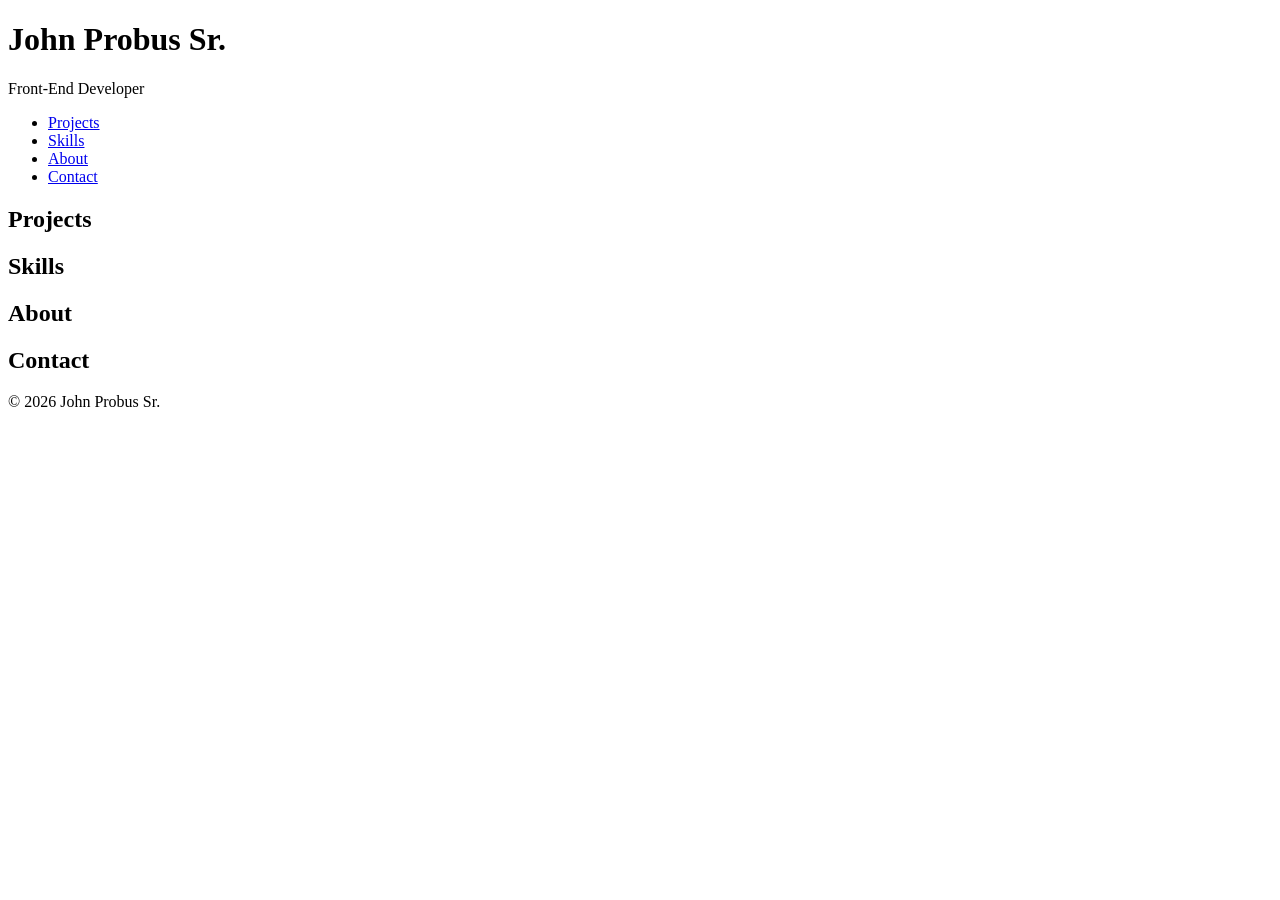
==== index.html @ 2149aa72 "Complete semantic HTML and structure for portfolio" ====
<!doctype html>
<html lang="en">
  <head>
    <meta charset="UTF-8" />
    <meta name="viewport" content="width=device-width, initial-scale=1.0" />
    <title>John Probus Sr. | Front-End Developer</title>
  </head>
  <body>
    <!-- Portfolio Content -->

    <!-- Header -->
    <header>
      <h1>John Probus Sr.</h1>
      <p>Front-End Developer</p>

      <nav aria-label="Primary">
        <ul>
          <li><a href="#projects">Projects</a></li>
          <li><a href="#skills">Skills</a></li>
          <li><a href="#about">About</a></li>
          <li><a href="#contact">Contact</a></li>
        </ul>
      </nav>
    </header>

    <!-- Main Content -->
    <main>
      <section id="projects">
        <h2>Projects</h2>
      </section>

      <section id="skills">
        <h2>Skills</h2>
      </section>

      <section id="about">
        <h2>About</h2>
      </section>

      <section id="contact">
        <h2>Contact</h2>
      </section>
    </main>

    <!-- Footer -->
    <footer>
      <p>&copy; 2026 John Probus Sr.</p>
    </footer>
  </body>
</html>
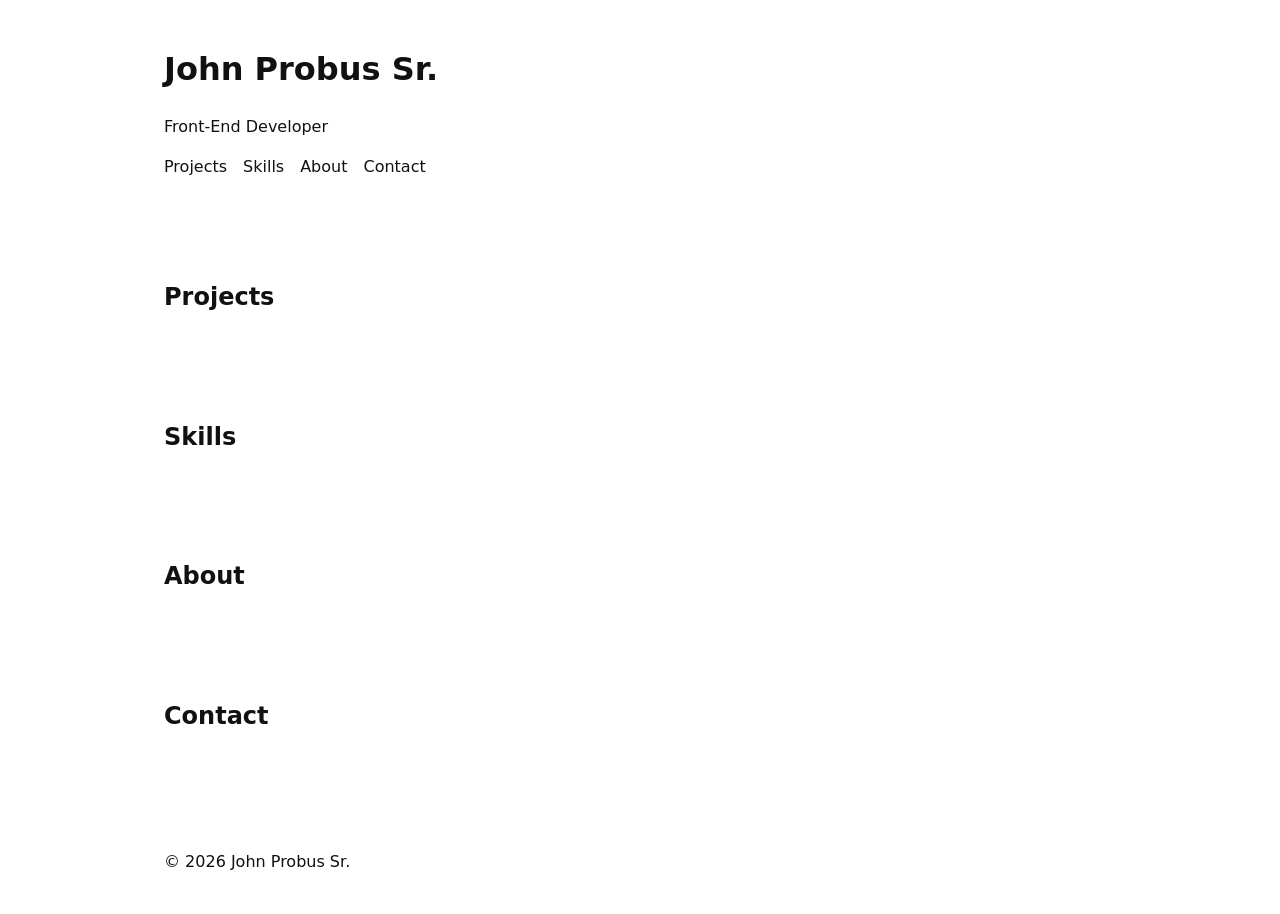
==== commit d030b255: "Add page wrapper and constrain layout width" ====
--- a/index.html
+++ b/index.html
@@ -4,47 +4,44 @@
     <meta charset="UTF-8" />
     <meta name="viewport" content="width=device-width, initial-scale=1.0" />
     <title>John Probus Sr. | Front-End Developer</title>
+    <link rel="stylesheet" href="./style.css" />
   </head>
   <body>
     <!-- Portfolio Content -->
 
-    <!-- Header -->
-    <header>
-      <h1>John Probus Sr.</h1>
-      <p>Front-End Developer</p>
-
-      <nav aria-label="Primary">
-        <ul>
-          <li><a href="#projects">Projects</a></li>
-          <li><a href="#skills">Skills</a></li>
-          <li><a href="#about">About</a></li>
-          <li><a href="#contact">Contact</a></li>
-        </ul>
-      </nav>
-    </header>
-
-    <!-- Main Content -->
-    <main>
-      <section id="projects">
-        <h2>Projects</h2>
-      </section>
-
-      <section id="skills">
-        <h2>Skills</h2>
-      </section>
-
-      <section id="about">
-        <h2>About</h2>
-      </section>
-
-      <section id="contact">
-        <h2>Contact</h2>
-      </section>
-    </main>
-
-    <!-- Footer -->
-    <footer>
-      <p>&copy; 2026 John Probus Sr.</p>
-    </footer>
+    <div class="page">
+      <!-- Header -->
+      <header>
+        <h1>John Probus Sr.</h1>
+        <p>Front-End Developer</p>
+        <nav aria-label="Primary">
+          <ul>
+            <li><a href="#projects">Projects</a></li>
+            <li><a href="#skills">Skills</a></li>
+            <li><a href="#about">About</a></li>
+            <li><a href="#contact">Contact</a></li>
+          </ul>
+        </nav>
+      </header>
+      <!-- Main Content -->
+      <main>
+        <section id="projects">
+          <h2>Projects</h2>
+        </section>
+        <section id="skills">
+          <h2>Skills</h2>
+        </section>
+        <section id="about">
+          <h2>About</h2>
+        </section>
+        <section id="contact">
+          <h2>Contact</h2>
+        </section>
+      </main>
+      <!-- Footer -->
+      <footer>
+        <p>&copy; 2026 John Probus Sr.</p>
+      </footer>
+    </div>
   </body>
 </html>
--- a/style.css
+++ b/style.css
@@ -0,0 +1,44 @@
+*,
+*::before,
+*::after {
+  box-sizing: border-box;
+}
+
+body {
+  margin: 0;
+  font-family: system-ui, -apple-system, BlinkMacSystemFont, 'Segoe UI', Roboto, Oxygen, Ubuntu, Cantarell, 'Open Sans', 'Helvetica Neue', sans-serif;
+  line-height: 1.5;
+  color: #111;
+  background-color: #fff;
+}
+
+main {
+    display: block;
+}
+
+header, main, footer {
+    padding: 24px;
+}
+
+nav ul {
+    list-style: none;
+    padding: 0;
+    margin: 16px 0 0;
+    display: flex;
+    gap: 16px;
+    flex-wrap: wrap;
+}
+
+nav a {
+    text-decoration: none;
+    color: inherit;
+}
+
+section {
+    padding: 32px 0;
+}
+
+.page {
+    max-width: 1000px;
+    margin: 0 auto;
+}
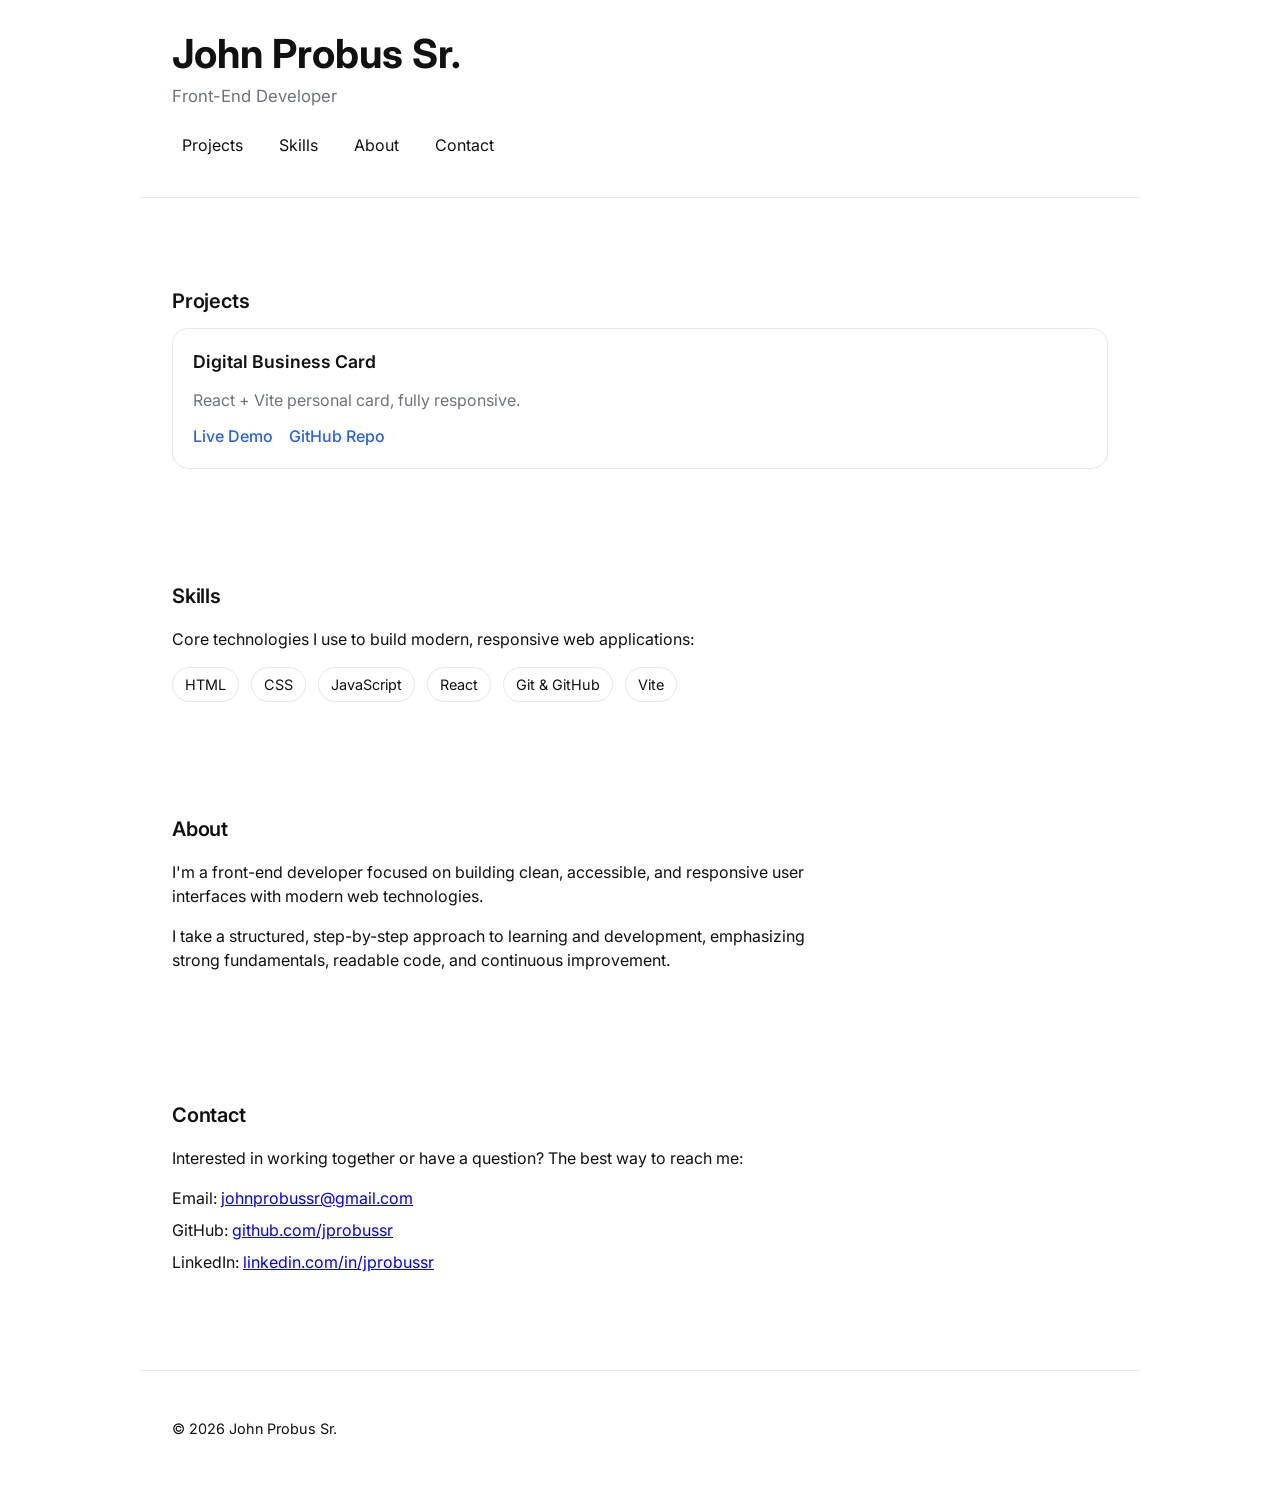
==== commit d75f2a86: "Work on layout, typography, and project card styling" ====
--- a/index.html
+++ b/index.html
@@ -4,6 +4,12 @@
     <meta charset="UTF-8" />
     <meta name="viewport" content="width=device-width, initial-scale=1.0" />
     <title>John Probus Sr. | Front-End Developer</title>
+    <link rel="preconnect" href="https://fonts.googleapis.com" />
+    <link rel="preconnect" href="https://fonts.gstatic.com" crossorigin />
+    <link
+      href="https://fonts.googleapis.com/css2?family=Inter:ital,opsz,wght@0,14..32,100..900;1,14..32,100..900&display=swap"
+      rel="stylesheet"
+    />
     <link rel="stylesheet" href="./style.css" />
   </head>
   <body>
@@ -27,15 +33,85 @@
       <main>
         <section id="projects">
           <h2>Projects</h2>
+
+          <article>
+            <h3>Digital Business Card</h3>
+            <p>React + Vite personal card, fully responsive.</p>
+            <p>
+              <a href="#">Live Demo</a>
+              <a
+                href="https://github.com/jprobussr/digital-business-card"
+                target="_blank"
+                >GitHub Repo</a
+              >
+            </p>
+          </article>
         </section>
         <section id="skills">
           <h2>Skills</h2>
+
+          <p>
+            Core technologies I use to build modern, responsive web
+            applications:
+          </p>
+
+          <ul>
+            <li>HTML</li>
+            <li>CSS</li>
+            <li>JavaScript</li>
+            <li>React</li>
+            <li>Git &amp; GitHub</li>
+            <li>Vite</li>
+          </ul>
         </section>
         <section id="about">
           <h2>About</h2>
+
+          <p>
+            I'm a front-end developer focused on building clean, accessible, and
+            responsive user interfaces with modern web technologies.
+          </p>
+
+          <p>
+            I take a structured, step-by-step approach to learning and
+            development, emphasizing strong fundamentals, readable code, and
+            continuous improvement.
+          </p>
         </section>
         <section id="contact">
           <h2>Contact</h2>
+
+          <p>
+            Interested in working together or have a question? The best way to
+            reach me:
+          </p>
+
+          <ul>
+            <li>
+              Email:
+              <a href="mailto:johnprobussr@gmail.com">johnprobussr@gmail.com</a>
+            </li>
+            <li>
+              GitHub:
+              <a
+                href="https://github.com/jprobussr"
+                target="_blank"
+                rel="noopener noreferrer"
+              >
+                github.com/jprobussr
+              </a>
+            </li>
+            <li>
+              LinkedIn:
+              <a
+                href="https://www.linkedin.com/in/jprobussr/"
+                target="_blank"
+                rel="noopener noreferrer"
+              >
+                linkedin.com/in/jprobussr
+              </a>
+            </li>
+          </ul>
         </section>
       </main>
       <!-- Footer -->
--- a/style.css
+++ b/style.css
@@ -4,41 +4,177 @@
   box-sizing: border-box;
 }
 
+:root {
+  --bg: #ffffff;
+  --text: #111111;
+  --muted: #6b7280;
+  --border: #e5e7eb;
+  --accent: #2563eb;
+  --accent-hover: #1d4ed8;
+}
+
 body {
   margin: 0;
-  font-family: system-ui, -apple-system, BlinkMacSystemFont, 'Segoe UI', Roboto, Oxygen, Ubuntu, Cantarell, 'Open Sans', 'Helvetica Neue', sans-serif;
+  font-family: 'Inter', sans-serif;
   line-height: 1.5;
-  color: #111;
-  background-color: #fff;
+  color: var(--text);
+  background-color: var(--bg);
 }
 
 main {
-    display: block;
+  display: block;
 }
 
-header, main, footer {
-    padding: 24px;
+header,
+main,
+footer {
+  padding: clamp(16px, 4vw, 32px);
 }
 
 nav ul {
+  list-style: none;
+  padding: 0;
+  margin: 16px 0 0;
+  display: flex;
+  gap: 16px;
+  flex-wrap: wrap;
+}
+
+nav a {
+  text-decoration: none;
+  color: var(--text);
+  display: inline-block;
+  padding: 8px 10px;
+  border-radius: 10px;
+}
+
+nav a:hover {
+  color: var(--accent);
+}
+
+nav a:focus-visible {
+  outline: 2px solid var(--accent);
+  outline-offset: 2px;
+}
+
+section {
+  padding: 40px 0;
+}
+
+.page {
+  max-width: 1000px;
+  margin: 0 auto;
+}
+
+header {
+  padding-bottom: 32px;
+  border-bottom: 1px solid var(--border);
+}
+
+header h1 {
+  margin: 0;
+  font-size: clamp(1.75rem, 4vw, 2.5rem);
+  font-weight: 700;
+  line-height: 1.1;
+}
+
+header p {
+  font-size: 1.05rem;
+  margin: 8px 0 0;
+  color: var(--muted);
+}
+
+section h2 {
+  margin: 0 0 12px;
+  font-size: 1.25rem;
+  font-weight: 600;
+  letter-spacing: -0.01em;
+}
+
+footer {
+  padding-top: 32px;
+  border-top: 1px solid var(--border);
+  font-size: 0.9rem;
+}
+
+#projects article {
+  border: 1px solid var(--border);
+  border-radius: 16px;
+  padding: 20px;
+  display: grid;
+  gap: 12px;
+  transition: border-color 150ms ease, transform 150ms ease;
+}
+
+#projects article:hover {
+    border-color: var(--accent);
+    transform: translateY(-2px);
+}
+
+#projects article:focus-within {
+    border-color: var(--accent);
+    outline: 2px solid var(--accent);
+    outline-offset: 4px;
+}
+
+#projects h3 {
+  margin: 0;
+  font-size: 1.1rem;
+  font-weight: 600;
+}
+
+#projects p {
+  margin: 0;
+  color: var(--muted);
+}
+
+#projects article p:last-child {
+  display: flex;
+  gap: 16px;
+}
+
+#projects a {
+  font-weight: 500;
+  color: var(--accent);
+  text-decoration: none;
+}
+
+#projects a:hover {
+  text-decoration: underline;
+}
+
+#skills ul {
     list-style: none;
     padding: 0;
     margin: 16px 0 0;
     display: flex;
-    gap: 16px;
     flex-wrap: wrap;
+    gap: 12px;
 }
 
-nav a {
-    text-decoration: none;
-    color: inherit;
+#skills li {
+    border: 1px solid var(--border);
+    border-radius: 999px;
+    padding: 6px 12px;
+    font-size: 0.9rem;
 }
 
-section {
-    padding: 32px 0;
+#about p {
+    max-width: 65ch;
 }
 
-.page {
-    max-width: 1000px;
-    margin: 0 auto;
-}+#contact ul {
+    list-style: none;
+    padding: 0;
+    margin: 16px 0 0;
+}
+
+#contact li {
+    margin-bottom: 8px;
+}
+
+@media (min-width: 768px) {
+  section {
+    padding: 56px 0;
+  }
+}
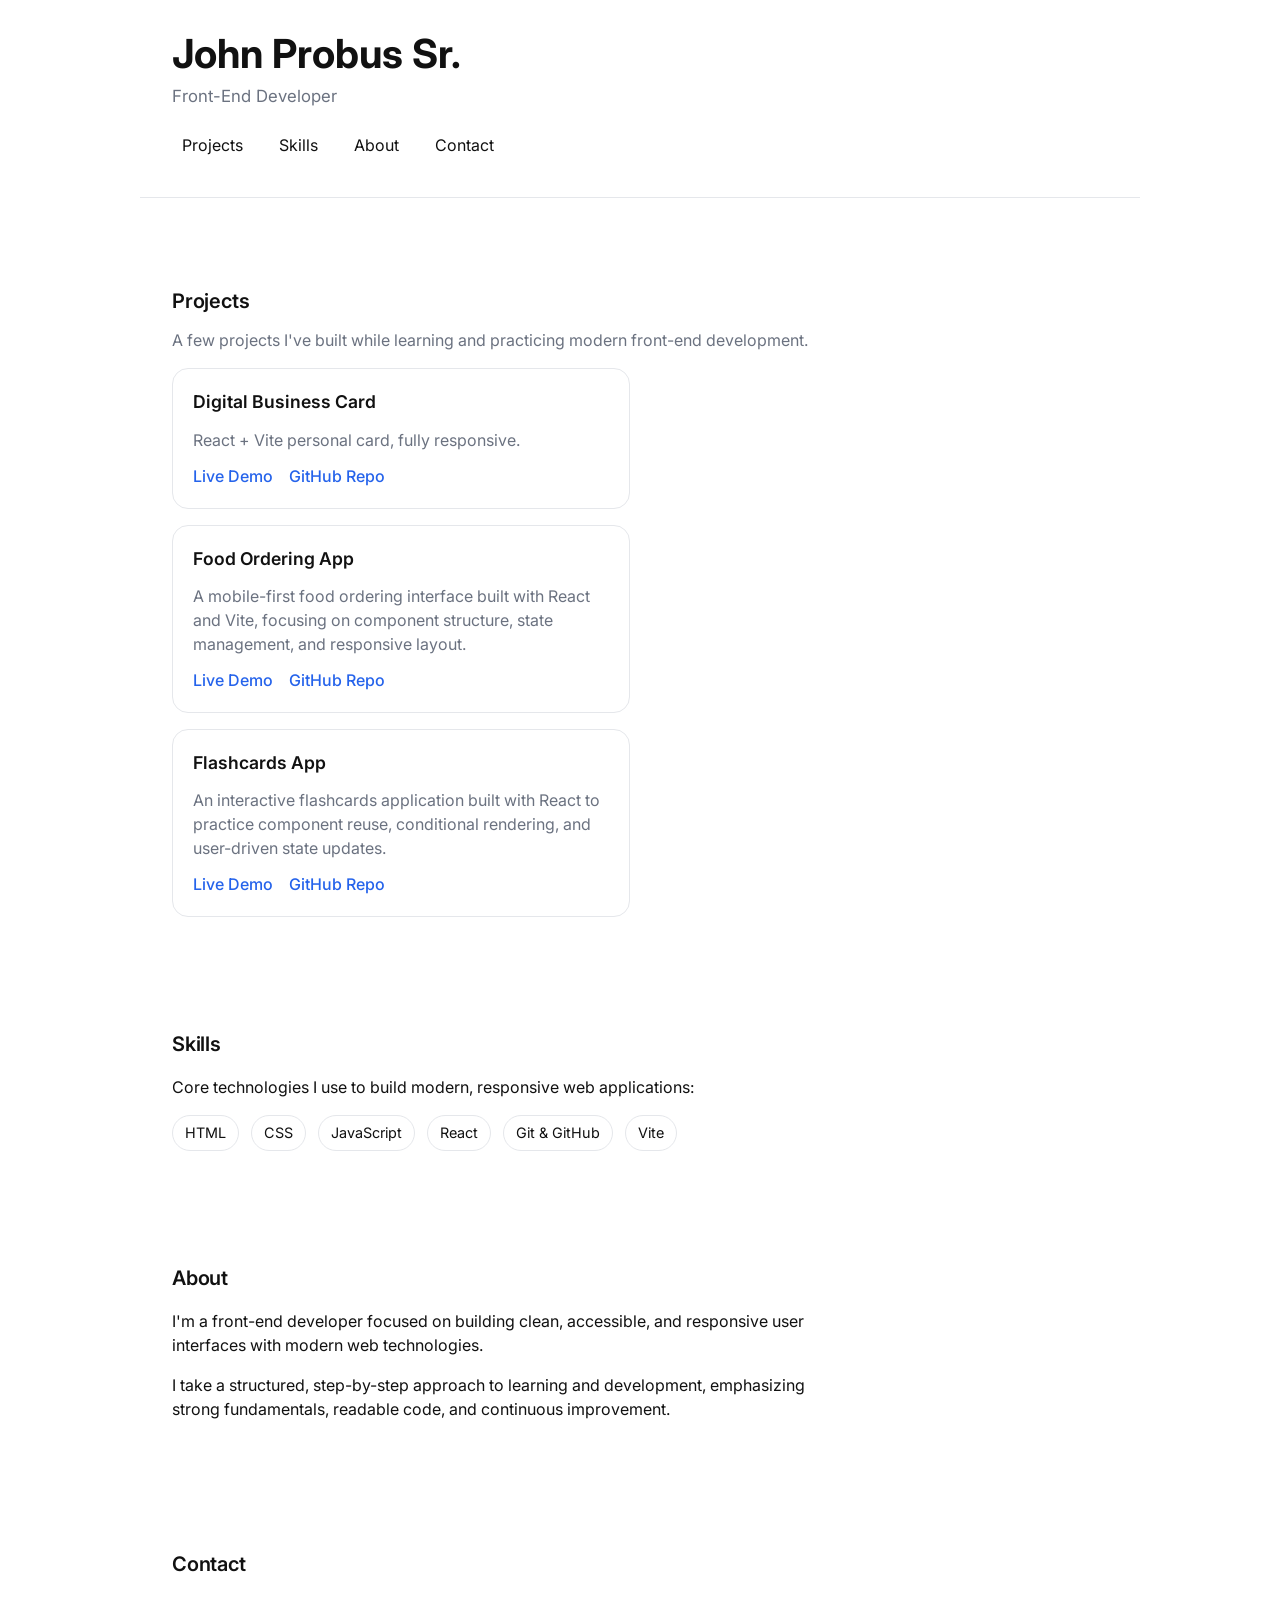
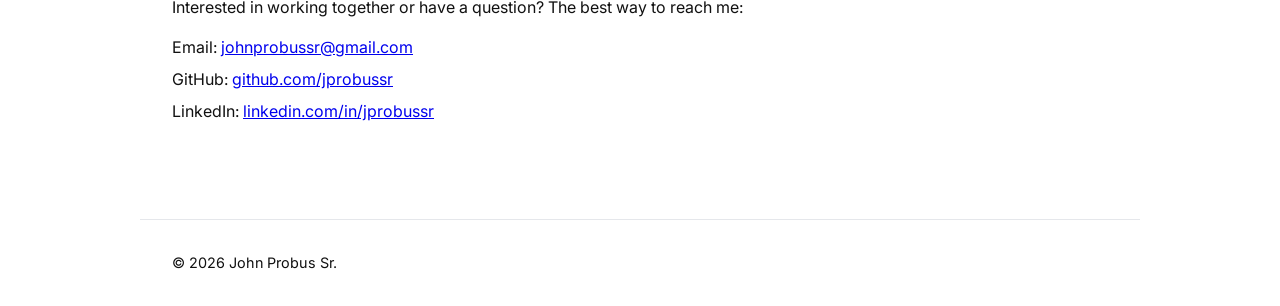
==== commit a69899fe: "Add responsive project grid layout" ====
--- a/index.html
+++ b/index.html
@@ -33,19 +33,63 @@
       <main>
         <section id="projects">
           <h2>Projects</h2>
-
-          <article>
-            <h3>Digital Business Card</h3>
-            <p>React + Vite personal card, fully responsive.</p>
-            <p>
-              <a href="#">Live Demo</a>
-              <a
-                href="https://github.com/jprobussr/digital-business-card"
-                target="_blank"
-                >GitHub Repo</a
-              >
-            </p>
-          </article>
+          <p>
+            A few projects I've built while learning and practicing modern
+            front-end development.
+          </p>
+          <div class="project-grid">
+            <article>
+              <h3>Digital Business Card</h3>
+              <p>React + Vite personal card, fully responsive.</p>
+              <p>
+                <a href="#">Live Demo</a>
+                <a
+                  href="https://github.com/jprobussr/digital-business-card"
+                  target="_blank"
+                  rel="noopener noreferrer"
+                  >GitHub Repo</a
+                >
+              </p>
+            </article>
+          </div>
+          <div class="project-grid">
+            <article>
+              <h3>Food Ordering App</h3>
+              <p>
+                A mobile-first food ordering interface built with React and Vite,
+                focusing on component structure, state management, and responsive
+                layout.
+              </p>
+              <p>
+                <a href="#">Live Demo</a>
+                <a
+                  href="https://github.com/jprobussr/"
+                  target="_blank"
+                  rel="noopener noreferrer"
+                  >GitHub Repo</a
+                >
+              </p>
+            </article>
+          </div>
+          <div class="project-grid">
+            <article>
+              <h3>Flashcards App</h3>
+              <p>
+                An interactive flashcards application built with React to practice
+                component reuse, conditional rendering, and user-driven state
+                updates.
+              </p>
+              <p>
+                <a href="#">Live Demo</a>
+                <a
+                  href="https://github.com/jprobussr"
+                  target="_blank"
+                  rel="noopener noreferrer"
+                  >GitHub Repo</a
+                >
+              </p>
+            </article>
+          </div>
         </section>
         <section id="skills">
           <h2>Skills</h2>
--- a/style.css
+++ b/style.css
@@ -97,24 +97,30 @@
   font-size: 0.9rem;
 }
 
+footer p {
+  margin: 0;
+}
+
 #projects article {
   border: 1px solid var(--border);
   border-radius: 16px;
   padding: 20px;
   display: grid;
   gap: 12px;
-  transition: border-color 150ms ease, transform 150ms ease;
+  transition:
+    border-color 150ms ease,
+    transform 150ms ease;
 }
 
 #projects article:hover {
-    border-color: var(--accent);
-    transform: translateY(-2px);
+  border-color: var(--accent);
+  transform: translateY(-2px);
 }
 
 #projects article:focus-within {
-    border-color: var(--accent);
-    outline: 2px solid var(--accent);
-    outline-offset: 4px;
+  border-color: var(--accent);
+  outline: 2px solid var(--accent);
+  outline-offset: 4px;
 }
 
 #projects h3 {
@@ -131,6 +137,7 @@
 #projects article p:last-child {
   display: flex;
   gap: 16px;
+  flex-wrap: wrap;
 }
 
 #projects a {
@@ -144,33 +151,33 @@
 }
 
 #skills ul {
-    list-style: none;
-    padding: 0;
-    margin: 16px 0 0;
-    display: flex;
-    flex-wrap: wrap;
-    gap: 12px;
+  list-style: none;
+  padding: 0;
+  margin: 16px 0 0;
+  display: flex;
+  flex-wrap: wrap;
+  gap: 12px;
 }
 
 #skills li {
-    border: 1px solid var(--border);
-    border-radius: 999px;
-    padding: 6px 12px;
-    font-size: 0.9rem;
+  border: 1px solid var(--border);
+  border-radius: 999px;
+  padding: 6px 12px;
+  font-size: 0.9rem;
 }
 
 #about p {
-    max-width: 65ch;
+  max-width: 65ch;
 }
 
 #contact ul {
-    list-style: none;
-    padding: 0;
-    margin: 16px 0 0;
+  list-style: none;
+  padding: 0;
+  margin: 16px 0 0;
 }
 
 #contact li {
-    margin-bottom: 8px;
+  margin-bottom: 8px;
 }
 
 @media (min-width: 768px) {
@@ -178,3 +185,16 @@
     padding: 56px 0;
   }
 }
+
+.project-grid {
+  display: grid;
+  gap: 20px;
+  margin-top: 16px;
+}
+
+@media (min-width: 768px) {
+  .project-grid {
+    grid-template-columns: repeat(2, minmax(0, 1fr));
+    align-items: start;
+  }
+}
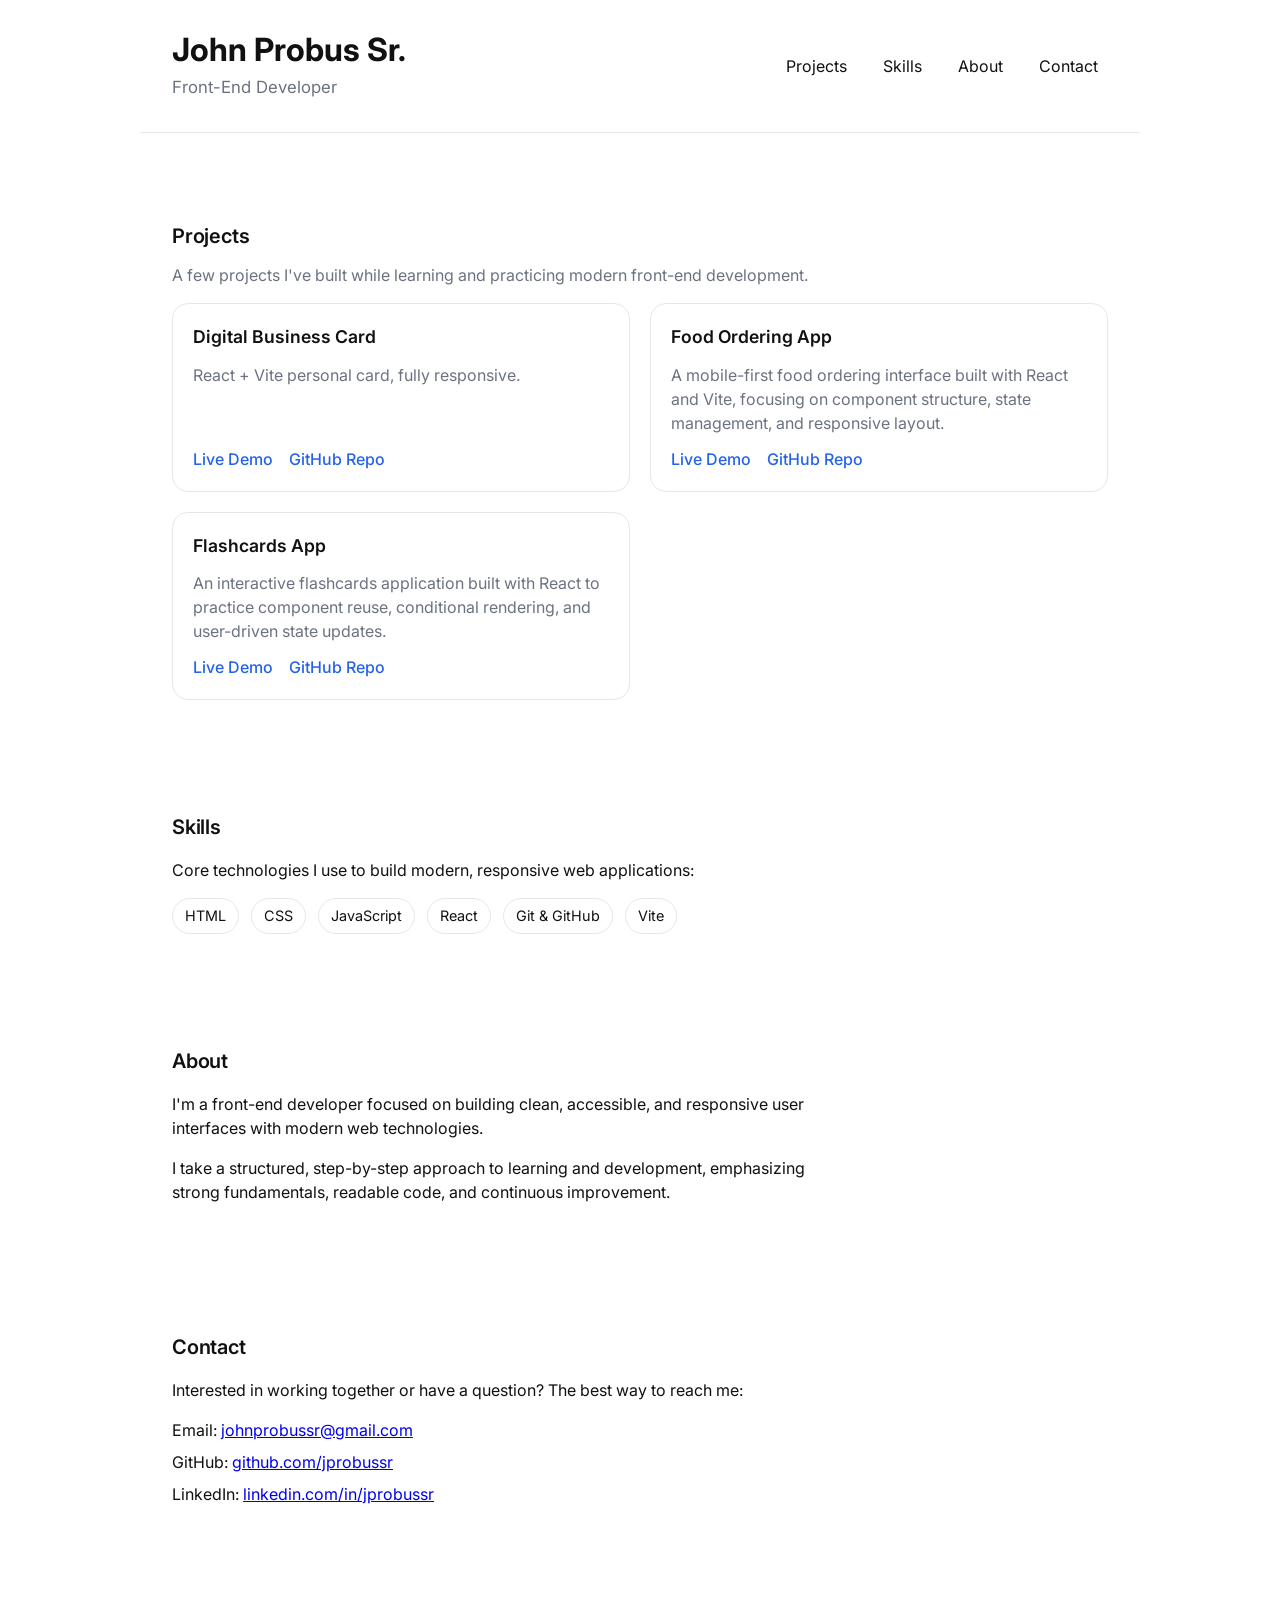
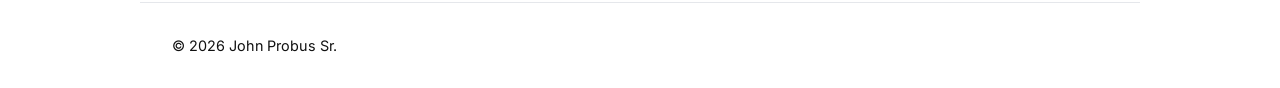
==== commit 18775a12: "Fix header layout and normalize project cards height" ====
--- a/index.html
+++ b/index.html
@@ -18,8 +18,10 @@
     <div class="page">
       <!-- Header -->
       <header>
-        <h1>John Probus Sr.</h1>
-        <p>Front-End Developer</p>
+        <div class="brand">
+          <h1>John Probus Sr.</h1>
+          <p class="title">Front-End Developer</p>
+        </div>
         <nav aria-label="Primary">
           <ul>
             <li><a href="#projects">Projects</a></li>
@@ -51,14 +53,13 @@
                 >
               </p>
             </article>
-          </div>
-          <div class="project-grid">
+
             <article>
               <h3>Food Ordering App</h3>
               <p>
-                A mobile-first food ordering interface built with React and Vite,
-                focusing on component structure, state management, and responsive
-                layout.
+                A mobile-first food ordering interface built with React and
+                Vite, focusing on component structure, state management, and
+                responsive layout.
               </p>
               <p>
                 <a href="#">Live Demo</a>
@@ -70,14 +71,12 @@
                 >
               </p>
             </article>
-          </div>
-          <div class="project-grid">
             <article>
               <h3>Flashcards App</h3>
               <p>
-                An interactive flashcards application built with React to practice
-                component reuse, conditional rendering, and user-driven state
-                updates.
+                An interactive flashcards application built with React to
+                practice component reuse, conditional rendering, and user-driven
+                state updates.
               </p>
               <p>
                 <a href="#">Live Demo</a>
--- a/style.css
+++ b/style.css
@@ -1,3 +1,7 @@
+/* =========================
+   Reset + Theme Tokens
+   ========================= */
+
 *,
 *::before,
 *::after {
@@ -13,9 +17,20 @@
   --accent-hover: #1d4ed8;
 }
 
+/* =========================
+   Base / Page Layout
+   ========================= */
+
 body {
   margin: 0;
-  font-family: 'Inter', sans-serif;
+  font-family:
+    'Inter',
+    system-ui,
+    -apple-system,
+    'Segoe UI',
+    Roboto,
+    Arial,
+    sans-serif;
   line-height: 1.5;
   color: var(--text);
   background-color: var(--bg);
@@ -23,6 +38,11 @@
 
 main {
   display: block;
+}
+
+.page {
+  max-width: 1000px;
+  margin: 0 auto;
 }
 
 header,
@@ -31,20 +51,55 @@
   padding: clamp(16px, 4vw, 32px);
 }
 
+section {
+  padding: 40px 0;
+}
+
+/* =========================
+   Header + Navigation
+   ========================= */
+
+header {
+  padding-bottom: 32px;
+  border-bottom: 1px solid var(--border);
+  display: flex;
+  flex-direction: column;
+  gap: 12px;
+  align-items: flex-start;
+}
+
+header h1 {
+  margin: 0;
+  font-size: clamp(1.75rem, 4vw, 2rem);
+  font-weight: 700;
+  line-height: 1.1;
+}
+
+header p {
+  font-size: 1.05rem;
+  margin: 8px 0 0;
+  color: var(--muted);
+}
+
+nav {
+  width: 100%;
+}
+
 nav ul {
   list-style: none;
   padding: 0;
-  margin: 16px 0 0;
+  margin: 8px 0 0;
   display: flex;
   gap: 16px;
   flex-wrap: wrap;
+  justify-content: flex-start;
 }
 
 nav a {
   text-decoration: none;
   color: var(--text);
   display: inline-block;
-  padding: 8px 10px;
+  padding: 8px 0; /* keeps mobile alignment clean */
   border-radius: 10px;
 }
 
@@ -57,32 +112,9 @@
   outline-offset: 2px;
 }
 
-section {
-  padding: 40px 0;
-}
-
-.page {
-  max-width: 1000px;
-  margin: 0 auto;
-}
-
-header {
-  padding-bottom: 32px;
-  border-bottom: 1px solid var(--border);
-}
-
-header h1 {
-  margin: 0;
-  font-size: clamp(1.75rem, 4vw, 2.5rem);
-  font-weight: 700;
-  line-height: 1.1;
-}
-
-header p {
-  font-size: 1.05rem;
-  margin: 8px 0 0;
-  color: var(--muted);
-}
+/* =========================
+   Typography
+   ========================= */
 
 section h2 {
   margin: 0 0 12px;
@@ -91,22 +123,27 @@
   letter-spacing: -0.01em;
 }
 
-footer {
-  padding-top: 32px;
-  border-top: 1px solid var(--border);
-  font-size: 0.9rem;
-}
-
-footer p {
-  margin: 0;
+/* =========================
+   Projects
+   ========================= */
+
+.project-grid {
+  display: grid;
+  gap: 20px;
+  margin-top: 16px;
+  align-items: stretch;
 }
 
 #projects article {
   border: 1px solid var(--border);
   border-radius: 16px;
   padding: 20px;
-  display: grid;
+
+  /* equal-height cards + links pinned to bottom */
+  display: flex;
+  flex-direction: column;
   gap: 12px;
+
   transition:
     border-color 150ms ease,
     transform 150ms ease;
@@ -138,6 +175,7 @@
   display: flex;
   gap: 16px;
   flex-wrap: wrap;
+  margin-top: auto;
 }
 
 #projects a {
@@ -149,6 +187,10 @@
 #projects a:hover {
   text-decoration: underline;
 }
+
+/* =========================
+   Skills
+   ========================= */
 
 #skills ul {
   list-style: none;
@@ -166,9 +208,17 @@
   font-size: 0.9rem;
 }
 
+/* =========================
+   About
+   ========================= */
+
 #about p {
   max-width: 65ch;
 }
+
+/* =========================
+   Contact
+   ========================= */
 
 #contact ul {
   list-style: none;
@@ -180,21 +230,54 @@
   margin-bottom: 8px;
 }
 
+/* =========================
+   Footer
+   ========================= */
+
+footer {
+  padding-top: 32px;
+  border-top: 1px solid var(--border);
+  font-size: 0.9rem;
+}
+
+footer p {
+  margin: 0;
+}
+
+/* =========================
+   Responsive
+   ========================= */
+
 @media (min-width: 768px) {
+  header {
+    flex-direction: row;
+    align-items: center;
+    justify-content: space-between;
+  }
+
+  header p {
+    margin-bottom: 0;
+  }
+
+  nav {
+    width: auto;
+    margin-left: auto;
+  }
+
+  nav ul {
+    margin: 0;
+  }
+
+  nav a {
+    padding: 8px 10px;
+  }
+
   section {
     padding: 56px 0;
   }
-}
-
-.project-grid {
-  display: grid;
-  gap: 20px;
-  margin-top: 16px;
-}
-
-@media (min-width: 768px) {
+
   .project-grid {
     grid-template-columns: repeat(2, minmax(0, 1fr));
-    align-items: start;
-  }
-}
+    align-items: stretch;
+  }
+}
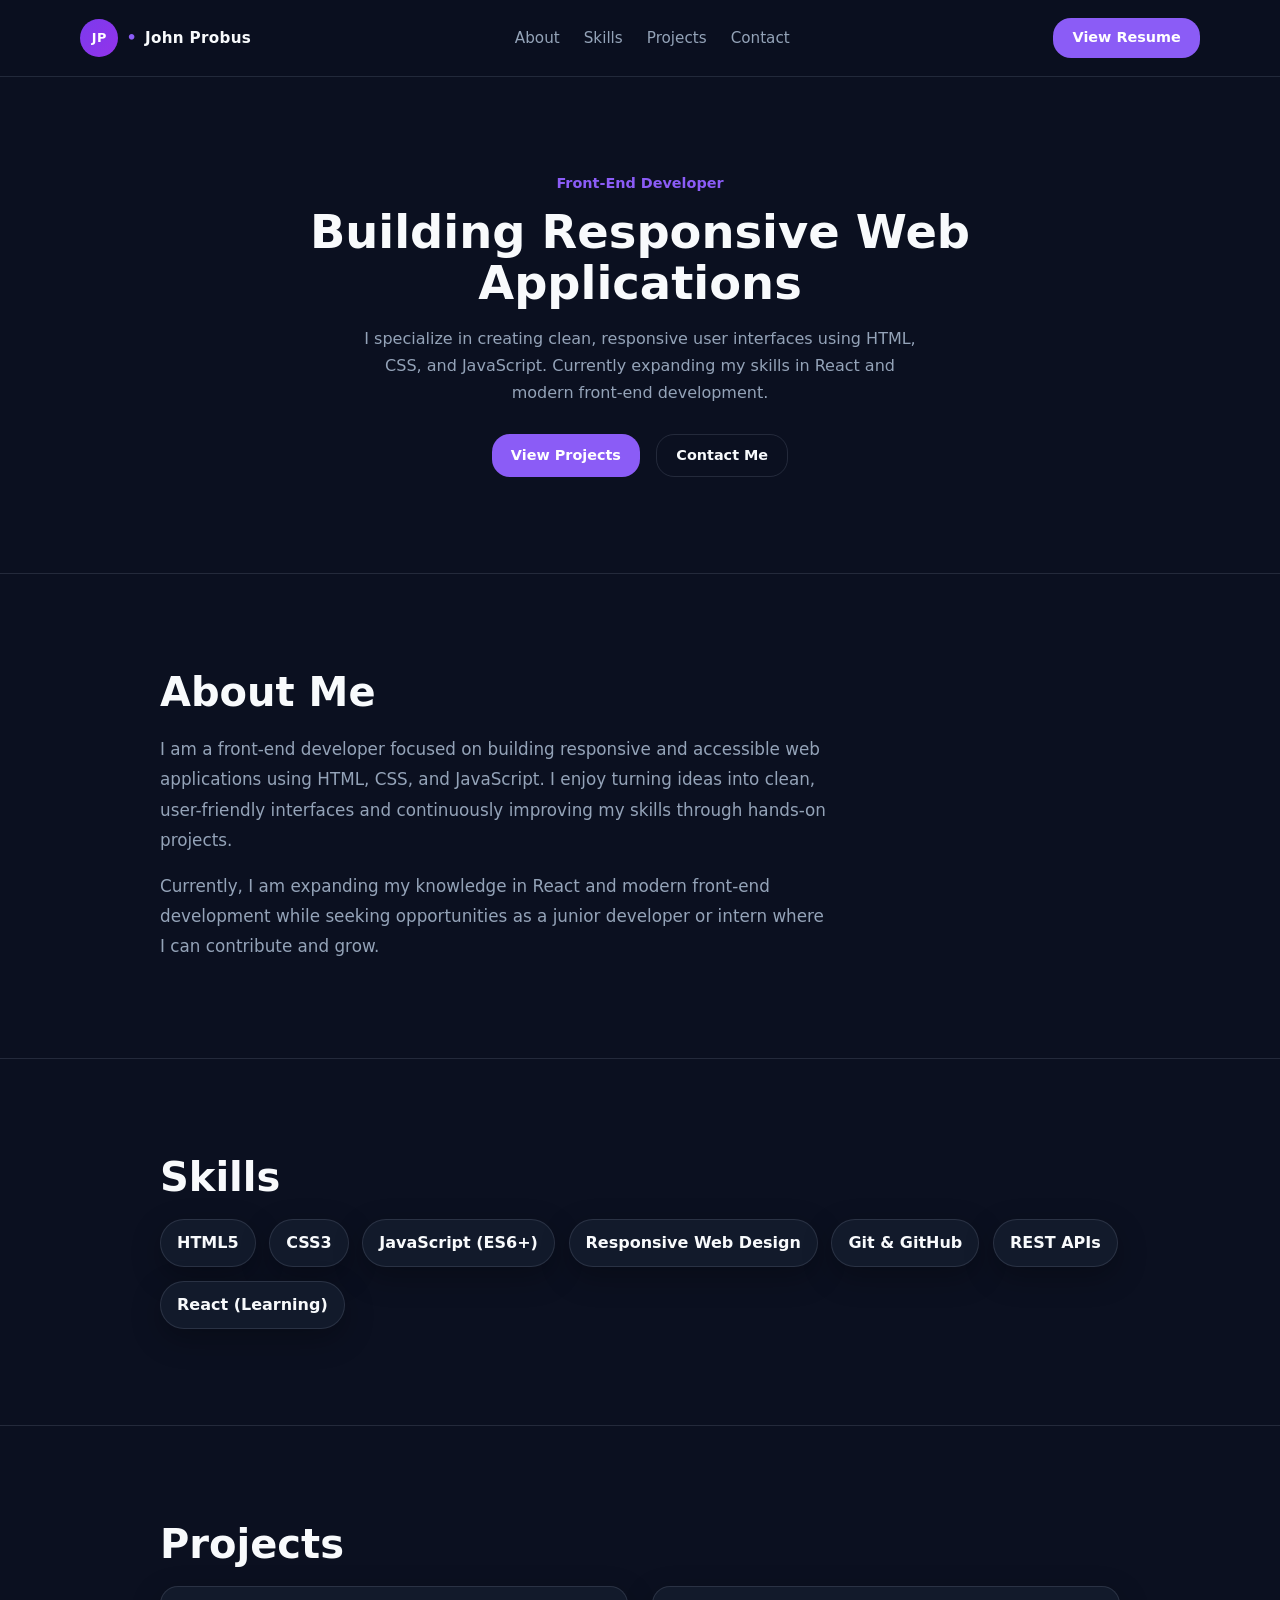
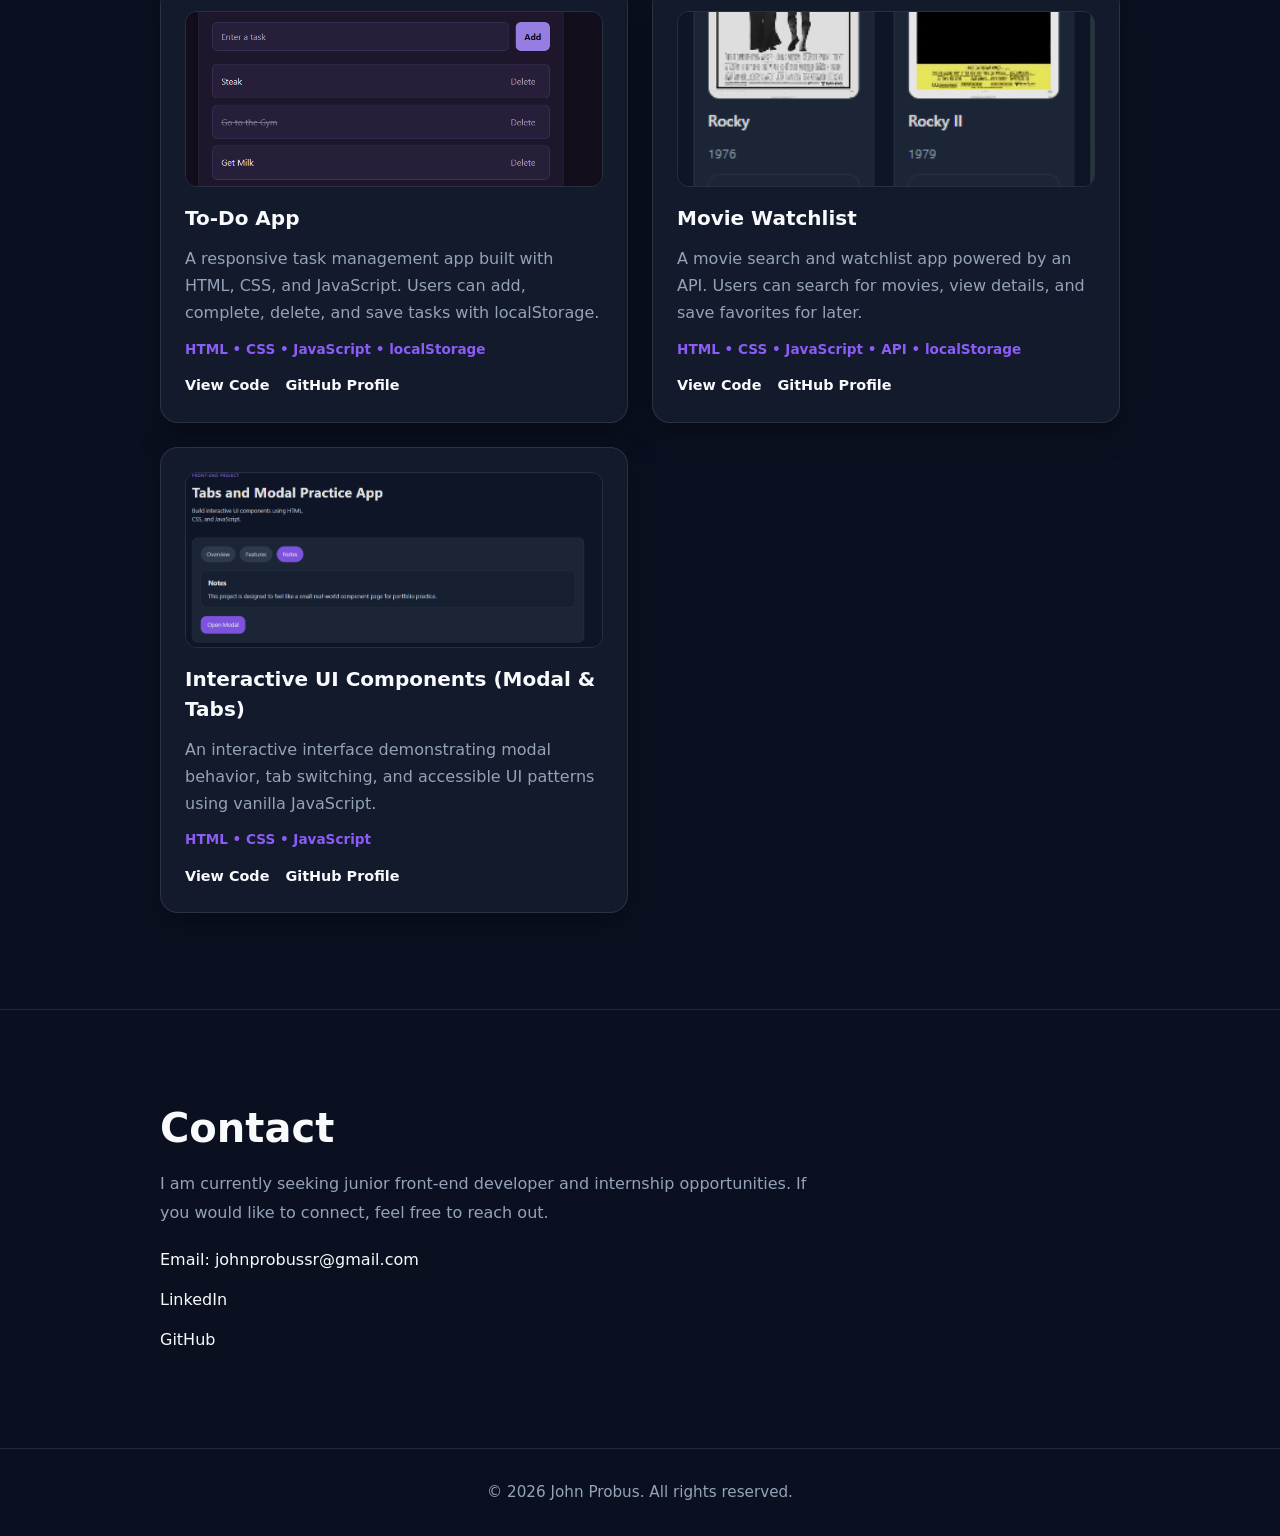
==== commit 01921c58: "refactor: move portfolio files to root and remove practice projects" ====
--- a/index.html
+++ b/index.html
@@ -3,164 +3,225 @@
   <head>
     <meta charset="UTF-8" />
     <meta name="viewport" content="width=device-width, initial-scale=1.0" />
-    <title>John Probus Sr. | Front-End Developer</title>
-    <link rel="preconnect" href="https://fonts.googleapis.com" />
-    <link rel="preconnect" href="https://fonts.gstatic.com" crossorigin />
-    <link
-      href="https://fonts.googleapis.com/css2?family=Inter:ital,opsz,wght@0,14..32,100..900;1,14..32,100..900&display=swap"
-      rel="stylesheet"
-    />
+    <title>John Probus | Front-End Developer</title>
     <link rel="stylesheet" href="./style.css" />
   </head>
+
   <body>
-    <!-- Portfolio Content -->
-
-    <div class="page">
-      <!-- Header -->
-      <header>
-        <div class="brand">
-          <h1>John Probus Sr.</h1>
-          <p class="title">Front-End Developer</p>
-        </div>
-        <nav aria-label="Primary">
-          <ul>
+    <header class="header">
+      <div class="container">
+        <div class="logo">
+          <a href="#hero">
+            <span class="logo-initials">JP</span>
+            <span class="logo-dot">•</span>
+            <span class="logo-name">John Probus</span>
+          </a>
+        </div>
+
+        <nav class="nav">
+          <ul class="nav-list">
+            <li><a href="#about">About</a></li>
+            <li><a href="#skills">Skills</a></li>
             <li><a href="#projects">Projects</a></li>
-            <li><a href="#skills">Skills</a></li>
-            <li><a href="#about">About</a></li>
             <li><a href="#contact">Contact</a></li>
           </ul>
         </nav>
-      </header>
-      <!-- Main Content -->
-      <main>
-        <section id="projects">
-          <h2>Projects</h2>
-          <p>
-            A few projects I've built while learning and practicing modern
-            front-end development.
-          </p>
-          <div class="project-grid">
-            <article>
-              <h3>Digital Business Card</h3>
-              <p>React + Vite personal card, fully responsive.</p>
-              <p>
-                <a href="#">Live Demo</a>
-                <a
-                  href="https://github.com/jprobussr/digital-business-card"
-                  target="_blank"
-                  rel="noopener noreferrer"
-                  >GitHub Repo</a
-                >
-              </p>
+
+        <a
+          href="./assets/resume/john-probus-public-resume.pdf"
+          target="_blank"
+          class="btn"
+          >View Resume</a
+        >
+      </div>
+    </header>
+
+    <main>
+      <section id="hero" class="hero">
+        <div class="container">
+          <p class="hero-subtitle">Front-End Developer</p>
+
+          <h1 class="hero-title">Building Responsive Web Applications</h1>
+
+          <p class="hero-text">
+            I specialize in creating clean, responsive user interfaces using
+            HTML, CSS, and JavaScript. Currently expanding my skills in React
+            and modern front-end development.
+          </p>
+
+          <div class="hero-actions">
+            <a href="#projects" class="btn">View Projects</a>
+            <a href="#contact" class="btn btn-outline">Contact Me</a>
+          </div>
+        </div>
+      </section>
+
+      <section id="about" class="about">
+        <div class="container">
+          <h2 class="section-title">About Me</h2>
+          <p class="about-text">
+            I am a front-end developer focused on building responsive and
+            accessible web applications using HTML, CSS, and JavaScript. I enjoy
+            turning ideas into clean, user-friendly interfaces and continuously
+            improving my skills through hands-on projects.
+          </p>
+          <p class="about-text">
+            Currently, I am expanding my knowledge in React and modern front-end
+            development while seeking opportunities as a junior developer or
+            intern where I can contribute and grow.
+          </p>
+        </div>
+      </section>
+      <section id="skills" class="skills">
+        <div class="container">
+          <h2 class="section-title">Skills</h2>
+
+          <ul class="skills-list">
+            <li>HTML5</li>
+            <li>CSS3</li>
+            <li>JavaScript (ES6+)</li>
+            <li>Responsive Web Design</li>
+            <li>Git &amp; GitHub</li>
+            <li>REST APIs</li>
+            <li>React (Learning)</li>
+          </ul>
+        </div>
+      </section>
+      <section id="projects" class="projects">
+        <div class="container">
+          <h2 class="section-title">Projects</h2>
+
+          <div class="projects-grid">
+            <article class="project-card">
+              <img
+                src="./assets/images/to-do-app-project-1.png"
+                alt="Screenshot of the To-Do App project"
+                class="project-image"
+              />
+              <h3 class="project-title">To-Do App</h3>
+              <p class="project-text">
+                A responsive task management app built with HTML, CSS, and
+                JavaScript. Users can add, complete, delete, and save tasks with
+                localStorage.
+              </p>
+              <p class="project-tech">HTML • CSS • JavaScript • localStorage</p>
+              <div class="project-links">
+                <a
+                  href="https://github.com/jprobussr"
+                  target="_blank"
+                  rel="noopener noreferrer"
+                  >View Code</a
+                >
+                <a
+                  href="https://github.com/jprobussr"
+                  target="_blank"
+                  rel="noopener noreferrer"
+                  >GitHub Profile</a
+                >
+              </div>
             </article>
 
-            <article>
-              <h3>Food Ordering App</h3>
-              <p>
-                A mobile-first food ordering interface built with React and
-                Vite, focusing on component structure, state management, and
-                responsive layout.
-              </p>
-              <p>
-                <a href="#">Live Demo</a>
-                <a
-                  href="https://github.com/jprobussr/"
-                  target="_blank"
-                  rel="noopener noreferrer"
-                  >GitHub Repo</a
-                >
-              </p>
+            <article class="project-card">
+              <img
+                src="./assets/images/movie-watchlist-project-2-img.png"
+                alt="Screenshot of the Movie Watchlist project"
+                class="project-image"
+              />
+              <h3 class="project-title">Movie Watchlist</h3>
+              <p class="project-text">
+                A movie search and watchlist app powered by an API. Users can
+                search for movies, view details, and save favorites for later.
+              </p>
+              <p class="project-tech">
+                HTML • CSS • JavaScript • API • localStorage
+              </p>
+              <div class="project-links">
+                <a
+                  href="https://github.com/jprobussr/movie-watchlist-omdb"
+                  target="_blank"
+                  rel="noopener noreferrer"
+                  >View Code</a
+                >
+                <a
+                  href="https://github.com/jprobussr"
+                  target="_blank"
+                  rel="noopener noreferrer"
+                  >GitHub Profile</a
+                >
+              </div>
             </article>
-            <article>
-              <h3>Flashcards App</h3>
-              <p>
-                An interactive flashcards application built with React to
-                practice component reuse, conditional rendering, and user-driven
-                state updates.
-              </p>
-              <p>
-                <a href="#">Live Demo</a>
-                <a
-                  href="https://github.com/jprobussr"
-                  target="_blank"
-                  rel="noopener noreferrer"
-                  >GitHub Repo</a
-                >
-              </p>
+
+            <article class="project-card">
+              <img
+                src="./assets/images/tabs-modal-project-3.png"
+                alt="Screenshot of the Modal and Tabs UI project"
+                class="project-image"
+              />
+              <h3 class="project-title">
+                Interactive UI Components (Modal & Tabs)
+              </h3>
+              <p class="project-text">
+                An interactive interface demonstrating modal behavior, tab
+                switching, and accessible UI patterns using vanilla JavaScript.
+              </p>
+              <p class="project-tech">HTML • CSS • JavaScript</p>
+              <div class="project-links">
+                <a
+                  href="https://github.com/jprobussr/tabs-modal-ui"
+                  target="_blank"
+                  rel="noopener noreferrer"
+                  >View Code</a
+                >
+                <a
+                  href="https://github.com/jprobussr"
+                  target="_blank"
+                  rel="noopener noreferrer"
+                  >GitHub Profile</a
+                >
+              </div>
             </article>
           </div>
-        </section>
-        <section id="skills">
-          <h2>Skills</h2>
-
-          <p>
-            Core technologies I use to build modern, responsive web
-            applications:
-          </p>
-
-          <ul>
-            <li>HTML</li>
-            <li>CSS</li>
-            <li>JavaScript</li>
-            <li>React</li>
-            <li>Git &amp; GitHub</li>
-            <li>Vite</li>
-          </ul>
-        </section>
-        <section id="about">
-          <h2>About</h2>
-
-          <p>
-            I'm a front-end developer focused on building clean, accessible, and
-            responsive user interfaces with modern web technologies.
-          </p>
-
-          <p>
-            I take a structured, step-by-step approach to learning and
-            development, emphasizing strong fundamentals, readable code, and
-            continuous improvement.
-          </p>
-        </section>
-        <section id="contact">
-          <h2>Contact</h2>
-
-          <p>
-            Interested in working together or have a question? The best way to
-            reach me:
-          </p>
-
-          <ul>
+        </div>
+      </section>
+      <section id="contact" class="contact">
+        <div class="container">
+          <h2 class="section-title">Contact</h2>
+          <p class="contact-text">
+            I am currently seeking junior front-end developer and internship
+            opportunities. If you would like to connect, feel free to reach out.
+          </p>
+          <ul class="contact-list">
             <li>
               Email:
               <a href="mailto:johnprobussr@gmail.com">johnprobussr@gmail.com</a>
             </li>
             <li>
-              GitHub:
+              <a
+                href="https://www.linkedin.com/in/jprobussr/"
+                target="_blank"
+                rel="noopener noreferrer"
+                >LinkedIn</a
+              >
+            </li>
+            <li>
               <a
                 href="https://github.com/jprobussr"
                 target="_blank"
                 rel="noopener noreferrer"
+                >GitHub</a
               >
-                github.com/jprobussr
-              </a>
-            </li>
-            <li>
-              LinkedIn:
-              <a
-                href="https://www.linkedin.com/in/jprobussr/"
-                target="_blank"
-                rel="noopener noreferrer"
-              >
-                linkedin.com/in/jprobussr
-              </a>
             </li>
           </ul>
-        </section>
-      </main>
-      <!-- Footer -->
-      <footer>
-        <p>&copy; 2026 John Probus Sr.</p>
-      </footer>
-    </div>
+        </div>
+      </section>
+    </main>
+
+    <footer class="footer">
+      <div class="container">
+        <p>&copy; 2026 John Probus. All rights reserved.</p>
+      </div>
+    </footer>
+
+    <script src="./script.js"></script>
   </body>
 </html>
--- a/style.css
+++ b/style.css
@@ -1,6 +1,17 @@
-/* =========================
-   Reset + Theme Tokens
-   ========================= */
+:root {
+  --bg: #0b1020;
+  --surface: #121a2b;
+  --surface-2: #1a2438;
+  --text: #f8fafc;
+  --muted: #94a3b8;
+  --accent: #8b5cf6;
+  --accent-hover: #7c3aed;
+  --border: rgba(148, 163, 184, 0.18);
+
+  --radius: 18px;
+  --container: 70rem;
+  --shadow: 0 10px 30px rgba(0, 0, 0, 0.28);
+}
 
 *,
 *::before,
@@ -8,276 +19,410 @@
   box-sizing: border-box;
 }
 
-:root {
-  --bg: #ffffff;
-  --text: #111111;
-  --muted: #6b7280;
-  --border: #e5e7eb;
-  --accent: #2563eb;
-  --accent-hover: #1d4ed8;
-}
-
-/* =========================
-   Base / Page Layout
-   ========================= */
+html {
+  scroll-behavior: smooth;
+}
 
 body {
   margin: 0;
-  font-family:
-    'Inter',
-    system-ui,
-    -apple-system,
-    'Segoe UI',
-    Roboto,
-    Arial,
-    sans-serif;
+  font-family: system-ui, sans-serif;
   line-height: 1.5;
-  color: var(--text);
-  background-color: var(--bg);
-}
-
-main {
-  display: block;
-}
-
-.page {
-  max-width: 1000px;
-  margin: 0 auto;
-}
-
-header,
-main,
-footer {
-  padding: clamp(16px, 4vw, 32px);
-}
-
-section {
-  padding: 40px 0;
-}
-
-/* =========================
-   Header + Navigation
-   ========================= */
-
-header {
-  padding-bottom: 32px;
-  border-bottom: 1px solid var(--border);
-  display: flex;
-  flex-direction: column;
-  gap: 12px;
-  align-items: flex-start;
-}
-
-header h1 {
+  background: var(--bg);
+  color: var(--text);
+}
+
+.container {
+  width: min(100% - 2rem, var(--container));
+  margin-inline: auto;
+}
+
+h1,
+h2,
+h3,
+p {
   margin: 0;
-  font-size: clamp(1.75rem, 4vw, 2rem);
-  font-weight: 700;
-  line-height: 1.1;
-}
-
-header p {
-  font-size: 1.05rem;
-  margin: 8px 0 0;
-  color: var(--muted);
-}
-
-nav {
-  width: 100%;
-}
-
-nav ul {
+}
+
+ul {
   list-style: none;
   padding: 0;
-  margin: 8px 0 0;
-  display: flex;
-  gap: 16px;
+  margin: 0;
+}
+
+a {
+  text-decoration: none;
+  color: inherit;
+}
+
+img {
+  display: block;
+  max-width: 100%;
+}
+
+button,
+input,
+textarea {
+  font: inherit;
+}
+
+section {
+  padding: 6rem 0;
+}
+
+.section-title {
+  font-size: clamp(1.75rem, 4vw, 2.5rem);
+  line-height: 1.1;
+  margin-bottom: 1.25rem;
+  text-align: left;
+  max-width: 60rem;
+}
+
+.header {
+  position: sticky;
+  top: 0;
+  z-index: 1000;
+  border-bottom: 1px solid var(--border);
+  background-color: rgba(11, 16, 32, 0.9);
+  backdrop-filter: blur(12px);
+}
+
+.header .container {
+  display: flex;
+  align-items: center;
+  justify-content: space-between;
+  gap: 1rem;
+  min-height: 4.75rem;
+}
+
+.logo a {
+  display: inline-flex;
+  align-items: center;
+  gap: 0.5rem;
+  font-weight: 700;
+  letter-spacing: 0.02em;
+}
+
+.logo-initials {
+  display: grid;
+  place-items: center;
+  width: 2.4rem;
+  height: 2.4rem;
+  background: linear-gradient(135deg, #7c3aed, #9333ea);
+  border-radius: 50%;
+  color: #fff;
+  font-size: 0.8rem;
+  line-height: 1;
+}
+
+.logo-dot {
+  color: var(--accent);
+  font-size: 1rem;
+}
+
+.logo-name {
+  color: var(--text);
+  font-size: 0.95rem;
+}
+
+.nav-list {
+  display: flex;
+  align-items: center;
+  gap: 1.5rem;
+}
+
+.nav-list li {
+  display: inline-block;
+}
+
+.nav-list a {
+  color: var(--muted);
+  font-size: 0.95rem;
+  font-weight: 500;
+  transition: color 0.2s ease;
+}
+
+.nav-list a:hover,
+.nav-list a:focus-visible {
+  color: var(--text);
+}
+
+.btn {
+  background-color: var(--accent);
+  display: inline-flex;
+  align-items: center;
+  justify-content: center;
+  padding: 0.6rem 1.2rem;
+  color: #fff;
+  border-radius: var(--radius);
+  font-size: 0.9rem;
+  font-weight: 600;
+  cursor: pointer;
+
+  transition:
+    all 0.2s ease,
+    transform 0.1s ease;
+}
+
+.btn:hover {
+  background-color: var(--accent-hover);
+  transform: translateY(-1px);
+}
+
+.btn:active {
+  transform: translateY(0);
+}
+
+.btn-outline {
+  background-color: transparent;
+  border: 1px solid var(--border);
+  color: var(--text);
+}
+
+.btn-outline:hover {
+  background-color: var(--surface-2);
+}
+
+.hero {
+  text-align: center;
+}
+
+.hero .container {
+  max-width: 58rem;
+}
+
+.hero-subtitle {
+  color: var(--accent);
+  font-weight: 600;
+  font-size: 0.9rem;
+  margin-bottom: 0.75rem;
+}
+
+.hero-title {
+  font-size: clamp(2rem, 4vw, 2.9rem);
+  line-height: 1.1;
+  margin-bottom: 1rem;
+}
+
+.hero-text {
+  max-width: 36rem;
+  margin-inline: auto;
+  color: var(--muted);
+  margin-bottom: 1.75rem;
+  line-height: 1.7;
+}
+
+.hero-actions {
+  display: flex;
+  justify-content: center;
+  gap: 1rem;
   flex-wrap: wrap;
-  justify-content: flex-start;
-}
-
-nav a {
-  text-decoration: none;
-  color: var(--text);
-  display: inline-block;
-  padding: 8px 0; /* keeps mobile alignment clean */
-  border-radius: 10px;
-}
-
-nav a:hover {
-  color: var(--accent);
-}
-
-nav a:focus-visible {
-  outline: 2px solid var(--accent);
-  outline-offset: 2px;
-}
-
-/* =========================
-   Typography
-   ========================= */
-
-section h2 {
-  margin: 0 0 12px;
-  font-size: 1.25rem;
-  font-weight: 600;
-  letter-spacing: -0.01em;
-}
-
-/* =========================
-   Projects
-   ========================= */
-
-.project-grid {
-  display: grid;
-  gap: 20px;
-  margin-top: 16px;
-  align-items: stretch;
-}
-
-#projects article {
-  border: 1px solid var(--border);
-  border-radius: 16px;
-  padding: 20px;
-
-  /* equal-height cards + links pinned to bottom */
-  display: flex;
-  flex-direction: column;
-  gap: 12px;
-
-  transition:
-    border-color 150ms ease,
-    transform 150ms ease;
-}
-
-#projects article:hover {
-  border-color: var(--accent);
-  transform: translateY(-2px);
-}
-
-#projects article:focus-within {
-  border-color: var(--accent);
-  outline: 2px solid var(--accent);
-  outline-offset: 4px;
-}
-
-#projects h3 {
-  margin: 0;
-  font-size: 1.1rem;
-  font-weight: 600;
-}
-
-#projects p {
-  margin: 0;
-  color: var(--muted);
-}
-
-#projects article p:last-child {
-  display: flex;
-  gap: 16px;
+}
+
+.about .container,
+.contact .container,
+.skills .container,
+.projects .container {
+  max-width: 60rem;
+}
+
+.about {
+  border-top: 1px solid var(--border);
+}
+
+.about-text {
+  color: var(--muted);
+  font-size: 1.05rem;
+  line-height: 1.8;
+  max-width: 42rem;
+}
+
+.about-text + .about-text {
+  margin-top: 1rem;
+}
+
+.skills {
+  border-top: 1px solid var(--border);
+}
+
+.skills-list {
+  display: flex;
   flex-wrap: wrap;
-  margin-top: auto;
-}
-
-#projects a {
-  font-weight: 500;
-  color: var(--accent);
-  text-decoration: none;
-}
-
-#projects a:hover {
-  text-decoration: underline;
-}
-
-/* =========================
-   Skills
-   ========================= */
-
-#skills ul {
-  list-style: none;
-  padding: 0;
-  margin: 16px 0 0;
-  display: flex;
-  flex-wrap: wrap;
-  gap: 12px;
-}
-
-#skills li {
+  gap: 0.85rem;
+}
+
+.skills-list li {
+  padding: 0.7rem 1rem;
+  background-color: var(--surface);
   border: 1px solid var(--border);
   border-radius: 999px;
-  padding: 6px 12px;
+  color: var(--text);
+  font-weight: 600;
+  box-shadow: var(--shadow);
+}
+
+.projects {
+  border-top: 1px solid var(--border);
+}
+
+.projects-grid {
+  display: grid;
+  gap: 1.5rem;
+}
+
+.project-card {
+  background-color: var(--surface);
+  border: 1px solid var(--border);
+  border-radius: var(--radius);
+  padding: 1.5rem;
+  box-shadow: var(--shadow);
+  transition:
+    transform 0.2s ease,
+    box-shadow 0.2s ease;
+  display: flex;
+  flex-direction: column;
+}
+
+.project-image {
+  width: 100%;
+  height: 11rem;
+  object-fit: cover;
+  border-radius: 0.75rem;
+  margin-bottom: 1rem;
+  border: 1px solid var(--border);
+  transition: transform 0.3s ease;
+  position: relative;
+}
+
+.project-card img {
+  filter: brightness(0.9);
+}
+
+.project-card:hover .project-image {
+  transform: scale(1.03);
+}
+
+.project-title {
+  font-size: 1.25rem;
+  margin-bottom: 0.75rem;
+}
+
+.project-text {
+  color: var(--muted);
+  margin-bottom: 0.75rem;
+  line-height: 1.7;
+}
+
+.project-tech {
+  font-size: 0.85rem;
+  color: var(--accent);
+  margin-bottom: 1rem;
+  font-weight: 600;
+}
+
+.project-links {
+  display: flex;
+  gap: 1rem;
+  margin-top: auto;
+}
+
+.project-links a {
   font-size: 0.9rem;
-}
-
-/* =========================
-   About
-   ========================= */
-
-#about p {
-  max-width: 65ch;
-}
-
-/* =========================
-   Contact
-   ========================= */
-
-#contact ul {
-  list-style: none;
-  padding: 0;
-  margin: 16px 0 0;
-}
-
-#contact li {
-  margin-bottom: 8px;
-}
-
-/* =========================
-   Footer
-   ========================= */
-
-footer {
-  padding-top: 32px;
+  font-weight: 600;
+  color: var(--text);
+  border-bottom: 1px solid transparent;
+  transition: border-color 0.2s ease;
+}
+
+.project-links a:hover {
+  border-color: var(--accent);
+}
+
+.project-card:hover {
+  transform: translateY(-4px);
+  box-shadow: 0 14px 35px rgba(0, 0, 0, 0.35);
+}
+
+.contact {
   border-top: 1px solid var(--border);
-  font-size: 0.9rem;
-}
-
-footer p {
-  margin: 0;
-}
-
-/* =========================
-   Responsive
-   ========================= */
+}
+
+.contact .container {
+  max-width: 60rem;
+}
+
+.contact-text {
+  color: var(--muted);
+  margin-bottom: 1.25rem;
+  line-height: 1.8;
+  max-width: 42rem;
+}
+
+.contact-list {
+  display: grid;
+  gap: 1rem;
+}
+
+.contact-list a {
+  color: var(--text);
+  transition: color 0.2s ease;
+}
+
+.contact-list a:hover,
+.contact-list a:focus-visible {
+  color: var(--accent);
+}
+
+.footer {
+  border-top: 1px solid var(--border);
+  padding: 2rem 0;
+}
+
+.footer p {
+  color: var(--muted);
+  text-align: center;
+  font-size: 0.95rem;
+}
+
+@media (max-width: 700px) {
+  .header .container {
+    flex-wrap: wrap;
+    justify-content: center;
+    padding-block: 1rem;
+  }
+
+  .logo {
+    width: 100%;
+    display: flex;
+    justify-content: center;
+  }
+
+  .nav {
+    width: 100%;
+  }
+
+  .nav-list {
+    justify-content: center;
+    flex-wrap: wrap;
+    gap: 1rem;
+  }
+
+  .header .btn {
+    width: 100%;
+    max-width: 14rem;
+  }
+
+  .hero {
+    padding-top: 6rem;
+    padding-bottom: 6rem;
+  }
+}
 
 @media (min-width: 768px) {
-  header {
-    flex-direction: row;
-    align-items: center;
-    justify-content: space-between;
-  }
-
-  header p {
-    margin-bottom: 0;
-  }
-
-  nav {
-    width: auto;
-    margin-left: auto;
-  }
-
-  nav ul {
-    margin: 0;
-  }
-
-  nav a {
-    padding: 8px 10px;
-  }
-
-  section {
-    padding: 56px 0;
-  }
-
-  .project-grid {
+  .projects-grid {
     grid-template-columns: repeat(2, minmax(0, 1fr));
-    align-items: stretch;
-  }
-}
+  }
+
+  .project-card {
+    height: 100%;
+  }
+}
